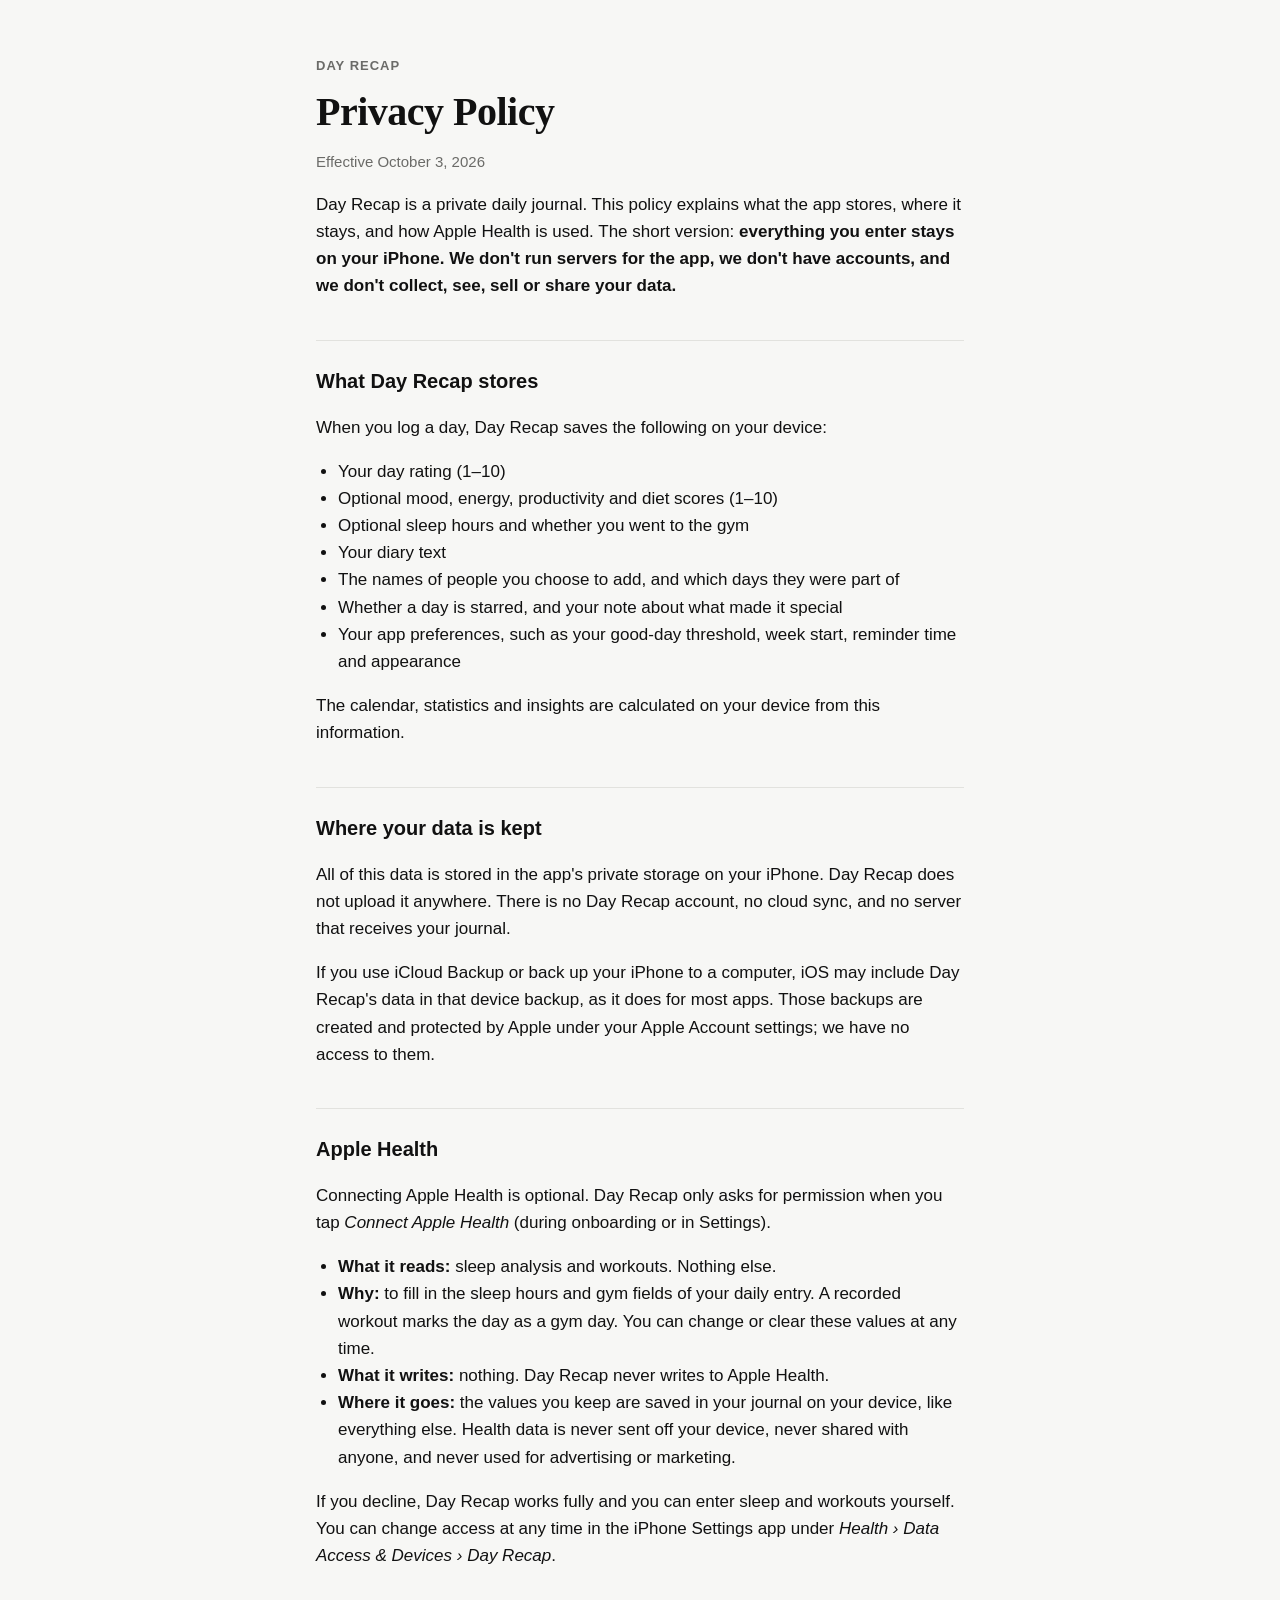
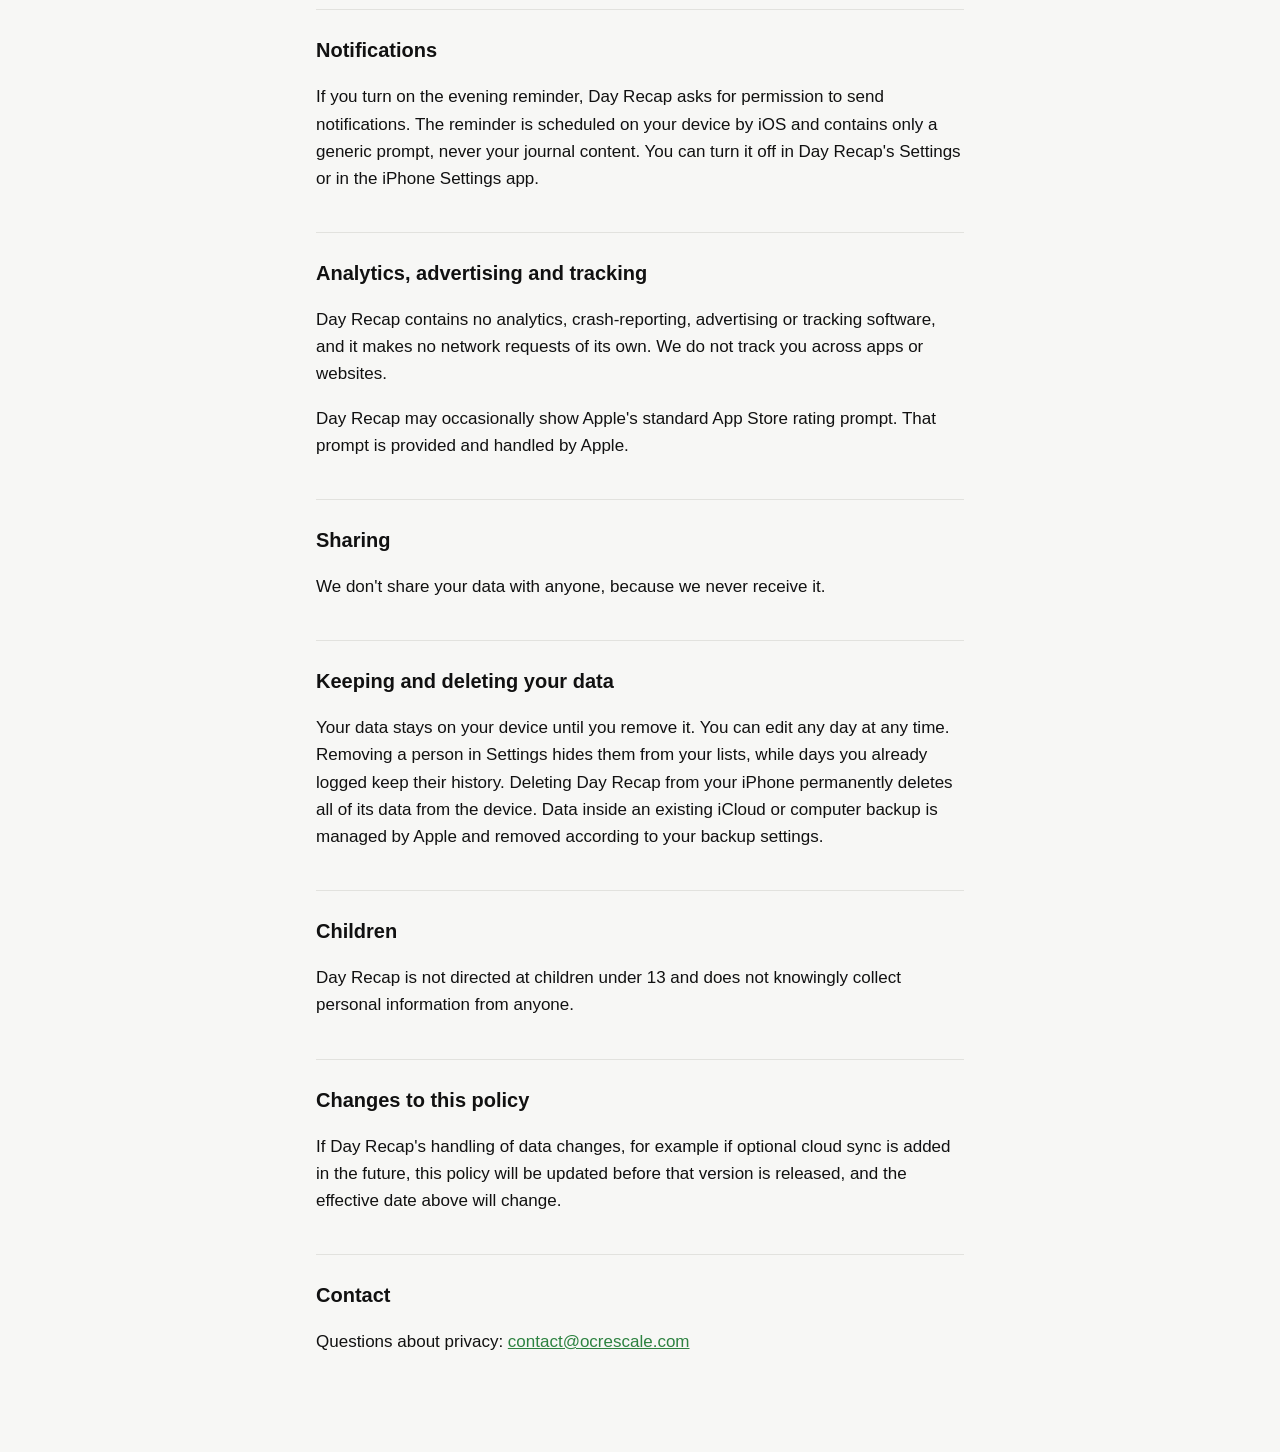
==== privacy.html @ 920d309e "Add files via upload" ====
<!doctype html>
<html lang="en">
<head>
<meta charset="utf-8">
<meta name="viewport" content="width=device-width, initial-scale=1">
<title>Day Recap Privacy Policy</title>
<meta name="description" content="How Day Recap handles your journal, ratings and Apple Health data.">
<link rel="stylesheet" href="style.css">
</head>
<body>
<main>
<p class="eyebrow"><a href="index.html">Day Recap</a></p>
<h1>Privacy Policy</h1>
<p class="meta">Effective October 3, 2026</p>

<p>Day Recap is a private daily journal. This policy explains what the app stores, where it stays, and how Apple Health is used. The short version: <strong>everything you enter stays on your iPhone. We don't run servers for the app, we don't have accounts, and we don't collect, see, sell or share your data.</strong></p>

<h2>What Day Recap stores</h2>
<p>When you log a day, Day Recap saves the following on your device:</p>
<ul>
  <li>Your day rating (1–10)</li>
  <li>Optional mood, energy, productivity and diet scores (1–10)</li>
  <li>Optional sleep hours and whether you went to the gym</li>
  <li>Your diary text</li>
  <li>The names of people you choose to add, and which days they were part of</li>
  <li>Whether a day is starred, and your note about what made it special</li>
  <li>Your app preferences, such as your good-day threshold, week start, reminder time and appearance</li>
</ul>
<p>The calendar, statistics and insights are calculated on your device from this information.</p>

<h2>Where your data is kept</h2>
<p>All of this data is stored in the app's private storage on your iPhone. Day Recap does not upload it anywhere. There is no Day Recap account, no cloud sync, and no server that receives your journal.</p>
<p>If you use iCloud Backup or back up your iPhone to a computer, iOS may include Day Recap's data in that device backup, as it does for most apps. Those backups are created and protected by Apple under your Apple Account settings; we have no access to them.</p>

<h2>Apple Health</h2>
<p>Connecting Apple Health is optional. Day Recap only asks for permission when you tap <em>Connect Apple Health</em> (during onboarding or in Settings).</p>
<ul>
  <li><strong>What it reads:</strong> sleep analysis and workouts. Nothing else.</li>
  <li><strong>Why:</strong> to fill in the sleep hours and gym fields of your daily entry. A recorded workout marks the day as a gym day. You can change or clear these values at any time.</li>
  <li><strong>What it writes:</strong> nothing. Day Recap never writes to Apple Health.</li>
  <li><strong>Where it goes:</strong> the values you keep are saved in your journal on your device, like everything else. Health data is never sent off your device, never shared with anyone, and never used for advertising or marketing.</li>
</ul>
<p>If you decline, Day Recap works fully and you can enter sleep and workouts yourself. You can change access at any time in the iPhone Settings app under <em>Health › Data Access &amp; Devices › Day Recap</em>.</p>

<h2>Notifications</h2>
<p>If you turn on the evening reminder, Day Recap asks for permission to send notifications. The reminder is scheduled on your device by iOS and contains only a generic prompt, never your journal content. You can turn it off in Day Recap's Settings or in the iPhone Settings app.</p>

<h2>Analytics, advertising and tracking</h2>
<p>Day Recap contains no analytics, crash-reporting, advertising or tracking software, and it makes no network requests of its own. We do not track you across apps or websites.</p>
<p>Day Recap may occasionally show Apple's standard App Store rating prompt. That prompt is provided and handled by Apple.</p>

<h2>Sharing</h2>
<p>We don't share your data with anyone, because we never receive it.</p>

<h2>Keeping and deleting your data</h2>
<p>Your data stays on your device until you remove it. You can edit any day at any time. Removing a person in Settings hides them from your lists, while days you already logged keep their history. Deleting Day Recap from your iPhone permanently deletes all of its data from the device. Data inside an existing iCloud or computer backup is managed by Apple and removed according to your backup settings.</p>

<h2>Children</h2>
<p>Day Recap is not directed at children under 13 and does not knowingly collect personal information from anyone.</p>

<h2>Changes to this policy</h2>
<p>If Day Recap's handling of data changes, for example if optional cloud sync is added in the future, this policy will be updated before that version is released, and the effective date above will change.</p>

<h2>Contact</h2>
<p>Questions about privacy: <a href="mailto:contact@ocrescale.com">contact@ocrescale.com</a></p>
</main>
</body>
</html>
---- style.css ----
:root {
  --bg: #f7f7f5;
  --ink: #111111;
  --muted: #6b6b68;
  --rule: #e2e2de;
  --link: #2d8240;
}
@media (prefers-color-scheme: dark) {
  :root { --bg: #0b0b0c; --ink: #f4f4f1; --muted: #9a9a96; --rule: #2c2c2e; --link: #6fcf7a; }
}
* { box-sizing: border-box; }
body {
  margin: 0;
  background: var(--bg);
  color: var(--ink);
  font: 17px/1.6 -apple-system, BlinkMacSystemFont, "SF Pro Text", "Helvetica Neue", Arial, sans-serif;
  -webkit-text-size-adjust: 100%;
}
main { max-width: 680px; margin: 0 auto; padding: 56px 16px 80px; }
h1 { font: 600 40px/1.15 "New York", ui-serif, Georgia, serif; letter-spacing: -0.5px; margin: 0 0 8px; }
h2 { font-size: 20px; margin: 40px 0 8px; padding-top: 24px; border-top: 1px solid var(--rule); }
h3 { font-size: 17px; margin: 24px 0 4px; }
p, li { color: var(--ink); }
ul { padding-left: 22px; }
a { color: var(--link); }
.eyebrow { text-transform: uppercase; letter-spacing: 1px; font-size: 13px; font-weight: 600; margin: 0 0 12px; }
.eyebrow a { color: var(--muted); text-decoration: none; }
.meta, .footer { color: var(--muted); font-size: 15px; }
.footer { margin-top: 48px; }
.icon { border-radius: 22px; display: block; margin-bottom: 20px; }
.lede { font-size: 21px; color: var(--muted); margin-top: 0; }
.links { list-style: none; padding: 0; display: flex; gap: 24px; font-weight: 600; }
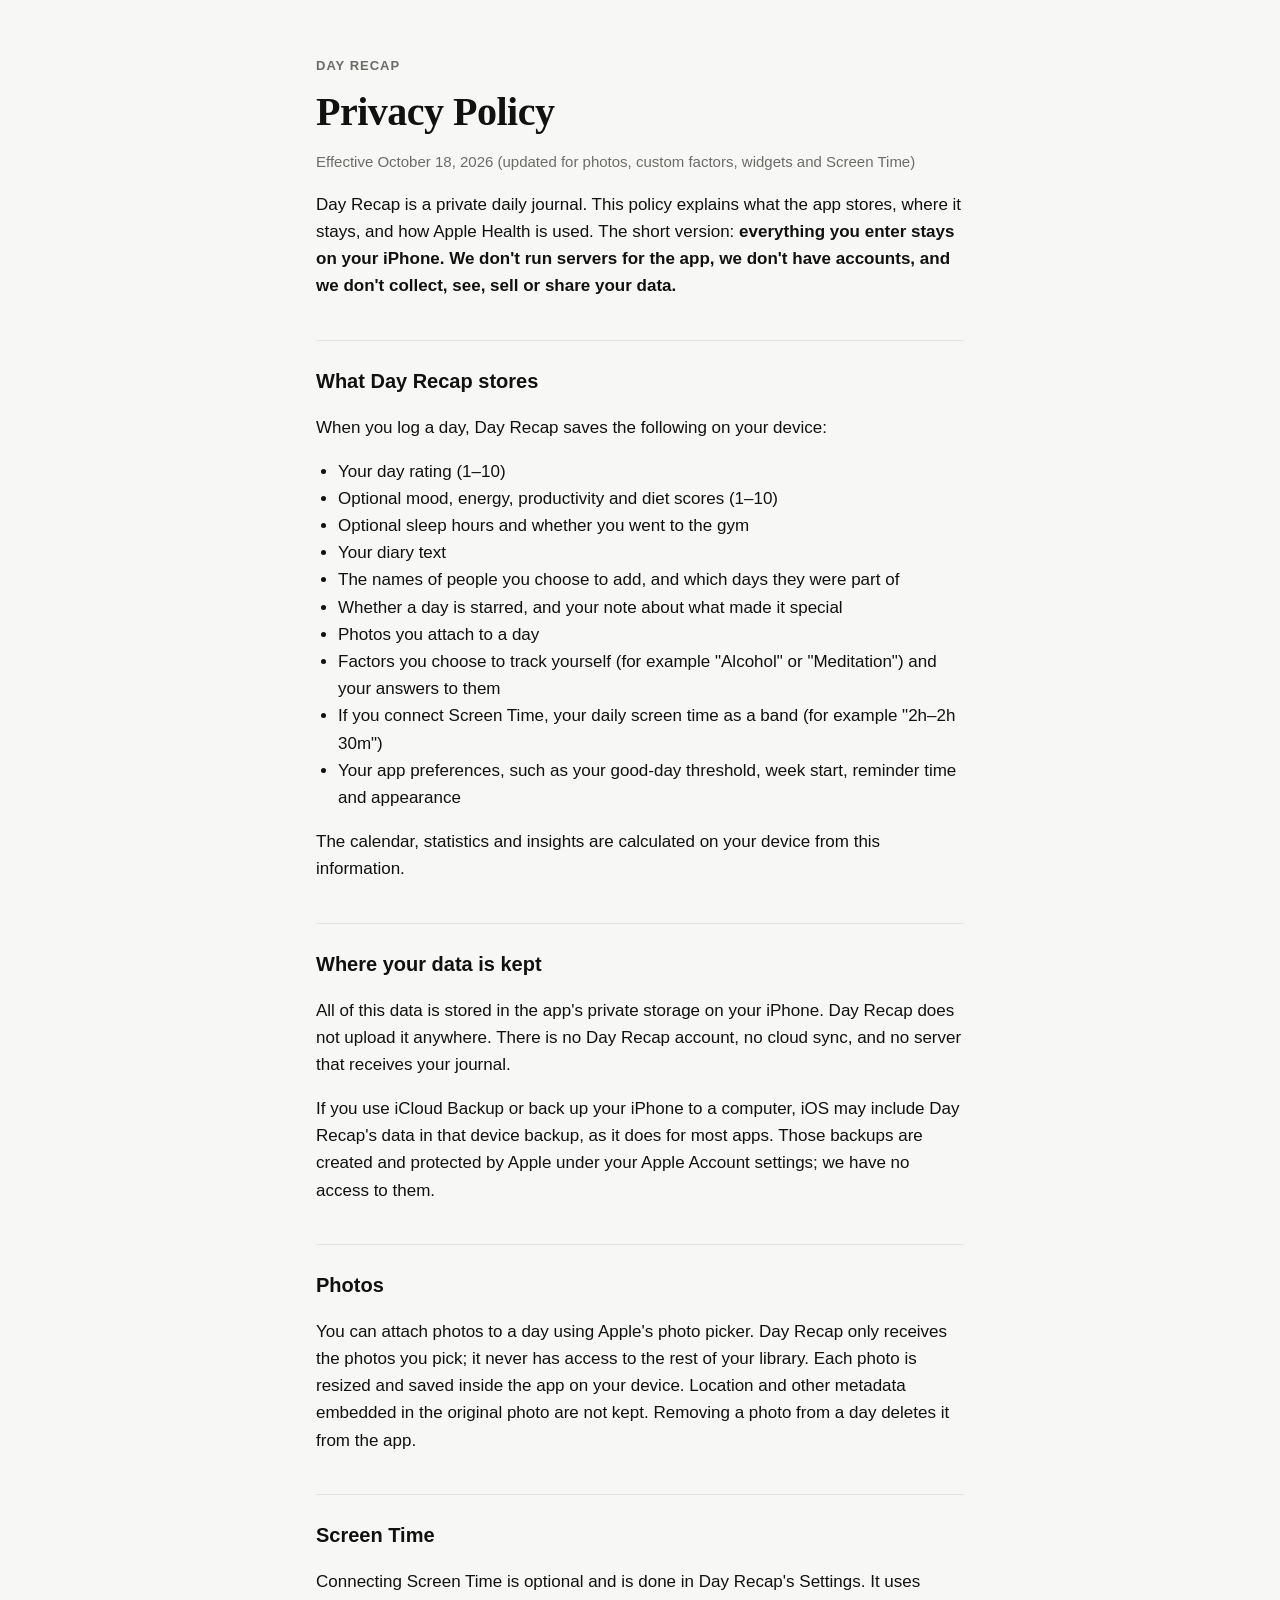
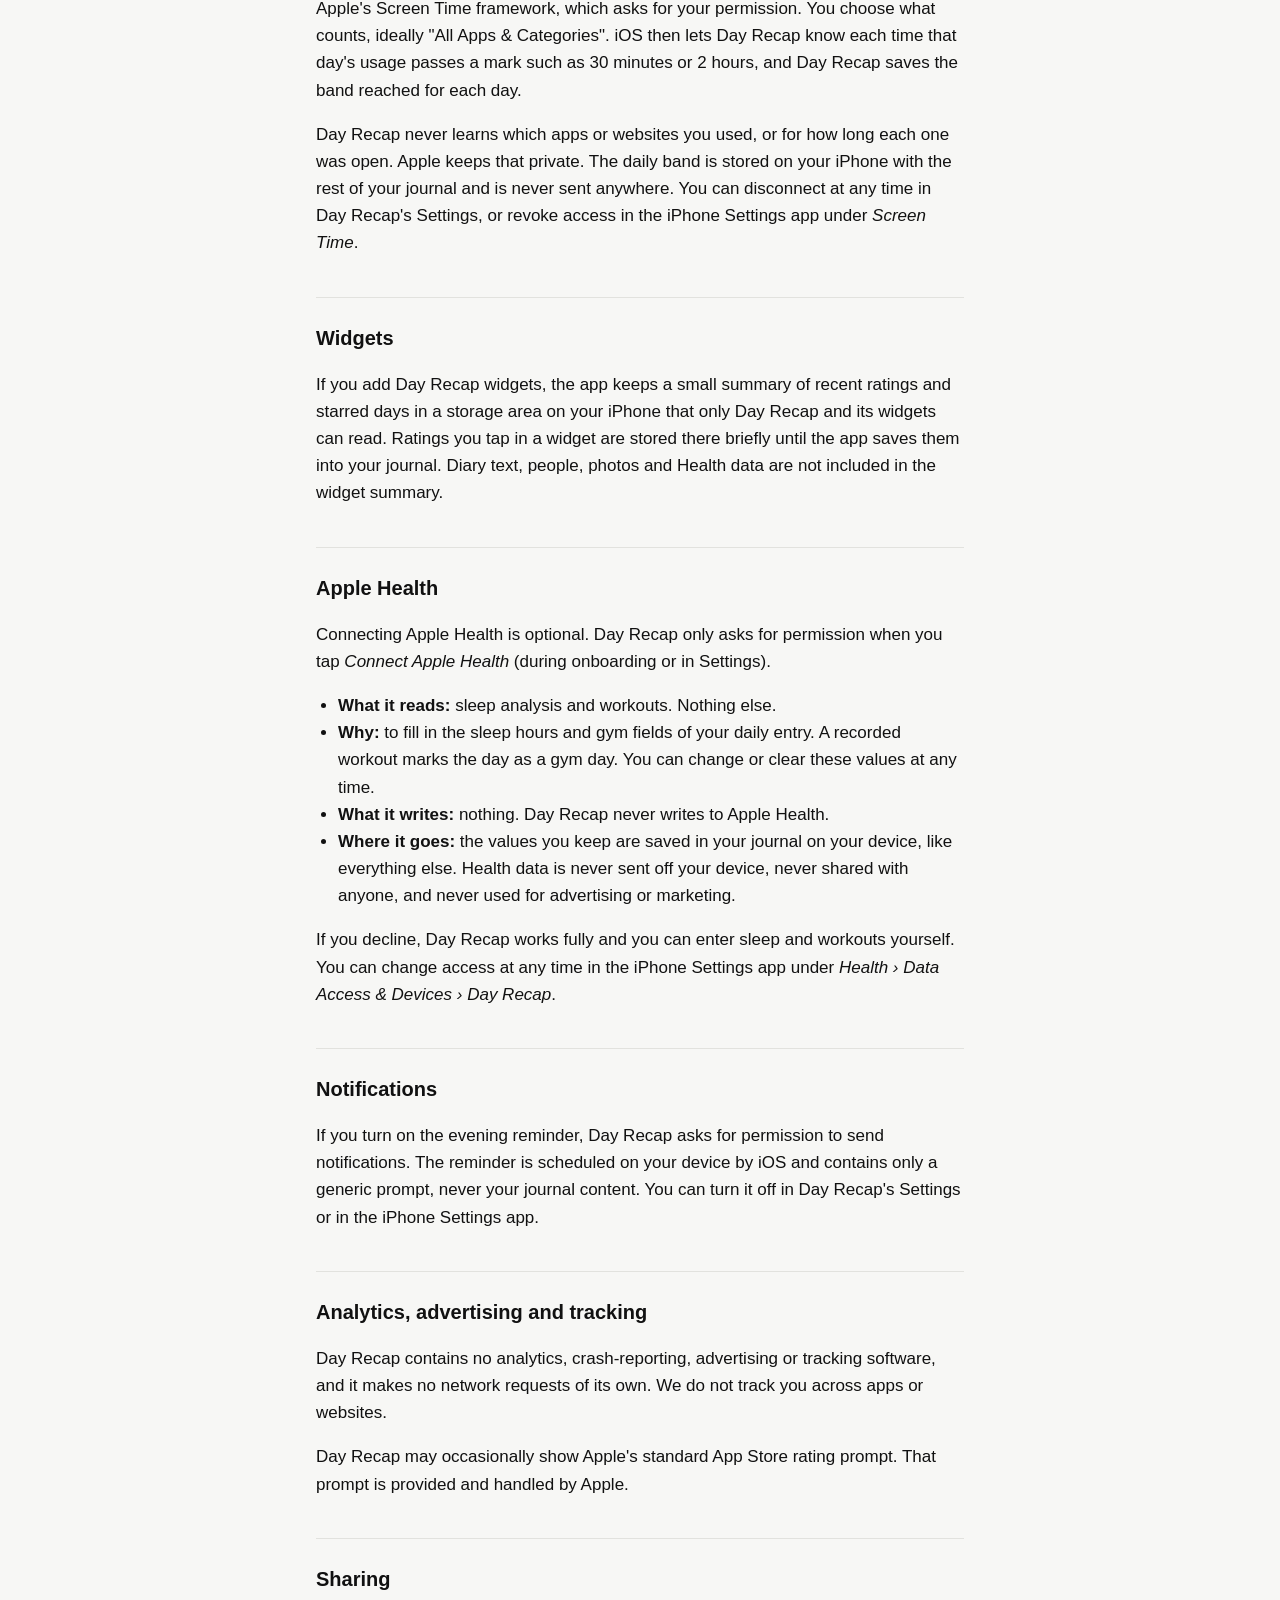
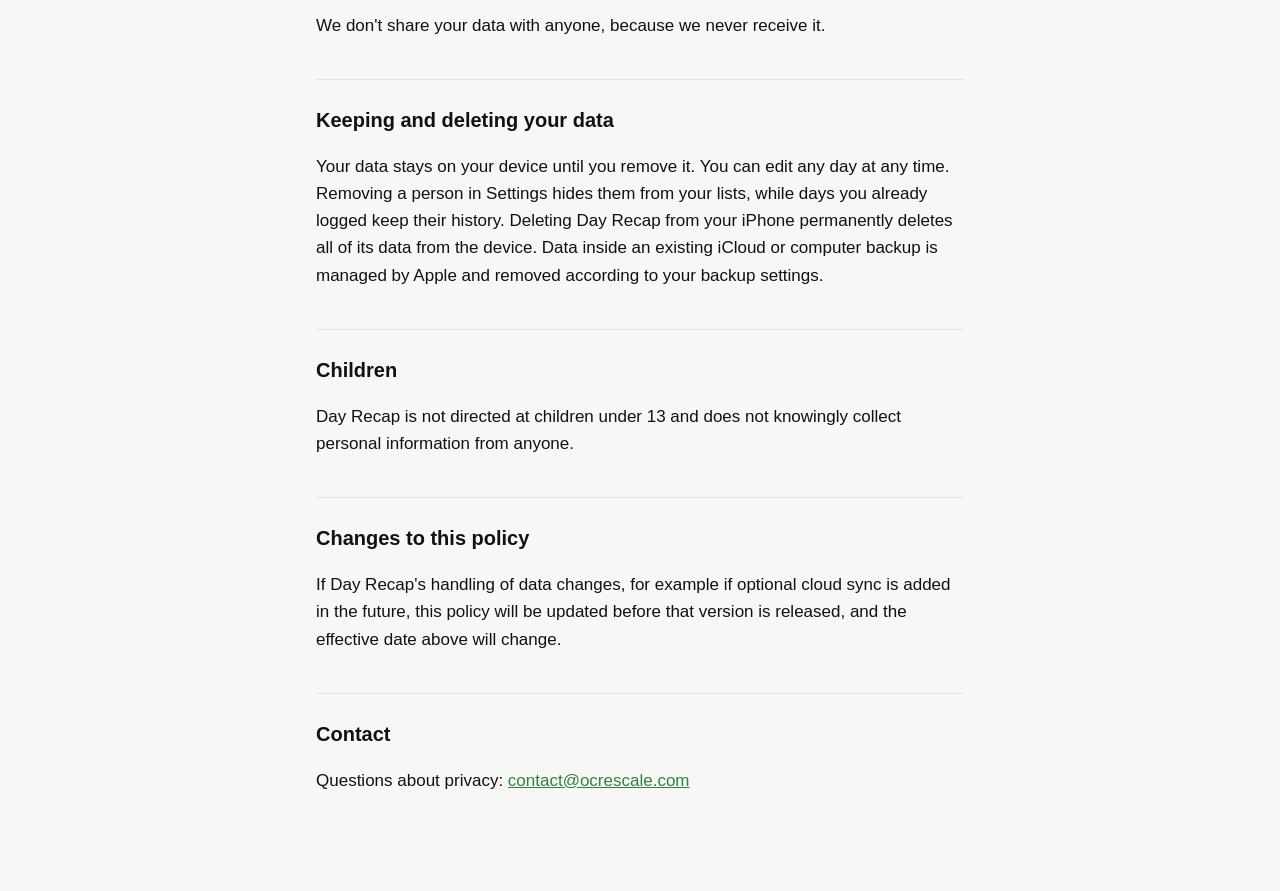
==== commit 0928e9c2: "Update privacy and support pages for Day Recap 1.1 (photos, factors, widgets) Co-Authored-By: Claude" ====
--- a/privacy.html
+++ b/privacy.html
@@ -11,7 +11,7 @@
 <main>
 <p class="eyebrow"><a href="index.html">Day Recap</a></p>
 <h1>Privacy Policy</h1>
-<p class="meta">Effective October 3, 2026</p>
+<p class="meta">Effective October 18, 2026 (updated for photos, custom factors, widgets and Screen Time)</p>
 
 <p>Day Recap is a private daily journal. This policy explains what the app stores, where it stays, and how Apple Health is used. The short version: <strong>everything you enter stays on your iPhone. We don't run servers for the app, we don't have accounts, and we don't collect, see, sell or share your data.</strong></p>
 
@@ -24,6 +24,9 @@
   <li>Your diary text</li>
   <li>The names of people you choose to add, and which days they were part of</li>
   <li>Whether a day is starred, and your note about what made it special</li>
+  <li>Photos you attach to a day</li>
+  <li>Factors you choose to track yourself (for example "Alcohol" or "Meditation") and your answers to them</li>
+  <li>If you connect Screen Time, your daily screen time as a band (for example "2h–2h 30m")</li>
   <li>Your app preferences, such as your good-day threshold, week start, reminder time and appearance</li>
 </ul>
 <p>The calendar, statistics and insights are calculated on your device from this information.</p>
@@ -31,6 +34,16 @@
 <h2>Where your data is kept</h2>
 <p>All of this data is stored in the app's private storage on your iPhone. Day Recap does not upload it anywhere. There is no Day Recap account, no cloud sync, and no server that receives your journal.</p>
 <p>If you use iCloud Backup or back up your iPhone to a computer, iOS may include Day Recap's data in that device backup, as it does for most apps. Those backups are created and protected by Apple under your Apple Account settings; we have no access to them.</p>
+
+<h2>Photos</h2>
+<p>You can attach photos to a day using Apple's photo picker. Day Recap only receives the photos you pick; it never has access to the rest of your library. Each photo is resized and saved inside the app on your device. Location and other metadata embedded in the original photo are not kept. Removing a photo from a day deletes it from the app.</p>
+
+<h2>Screen Time</h2>
+<p>Connecting Screen Time is optional and is done in Day Recap's Settings. It uses Apple's Screen Time framework, which asks for your permission. You choose what counts, ideally "All Apps &amp; Categories". iOS then lets Day Recap know each time that day's usage passes a mark such as 30 minutes or 2 hours, and Day Recap saves the band reached for each day.</p>
+<p>Day Recap never learns which apps or websites you used, or for how long each one was open. Apple keeps that private. The daily band is stored on your iPhone with the rest of your journal and is never sent anywhere. You can disconnect at any time in Day Recap's Settings, or revoke access in the iPhone Settings app under <em>Screen Time</em>.</p>
+
+<h2>Widgets</h2>
+<p>If you add Day Recap widgets, the app keeps a small summary of recent ratings and starred days in a storage area on your iPhone that only Day Recap and its widgets can read. Ratings you tap in a widget are stored there briefly until the app saves them into your journal. Diary text, people, photos and Health data are not included in the widget summary.</p>
 
 <h2>Apple Health</h2>
 <p>Connecting Apple Health is optional. Day Recap only asks for permission when you tap <em>Connect Apple Health</em> (during onboarding or in Settings).</p>
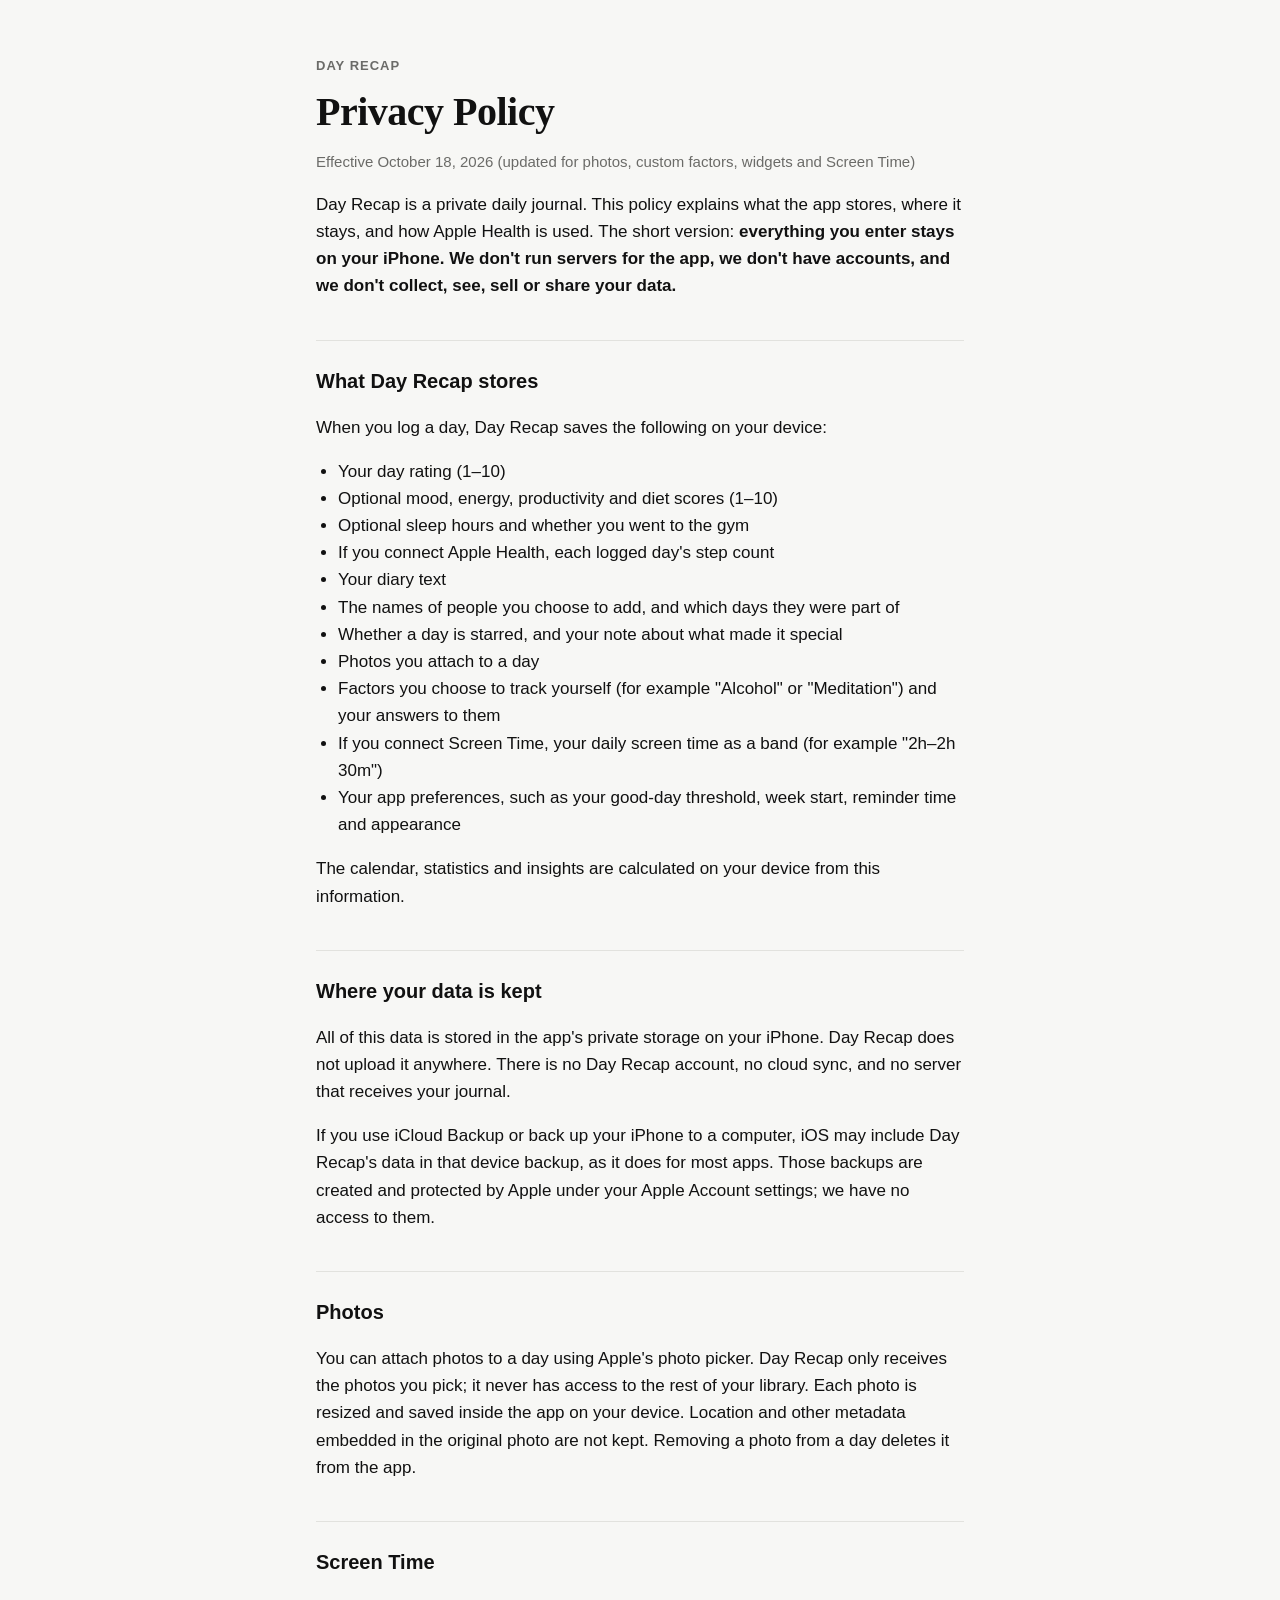
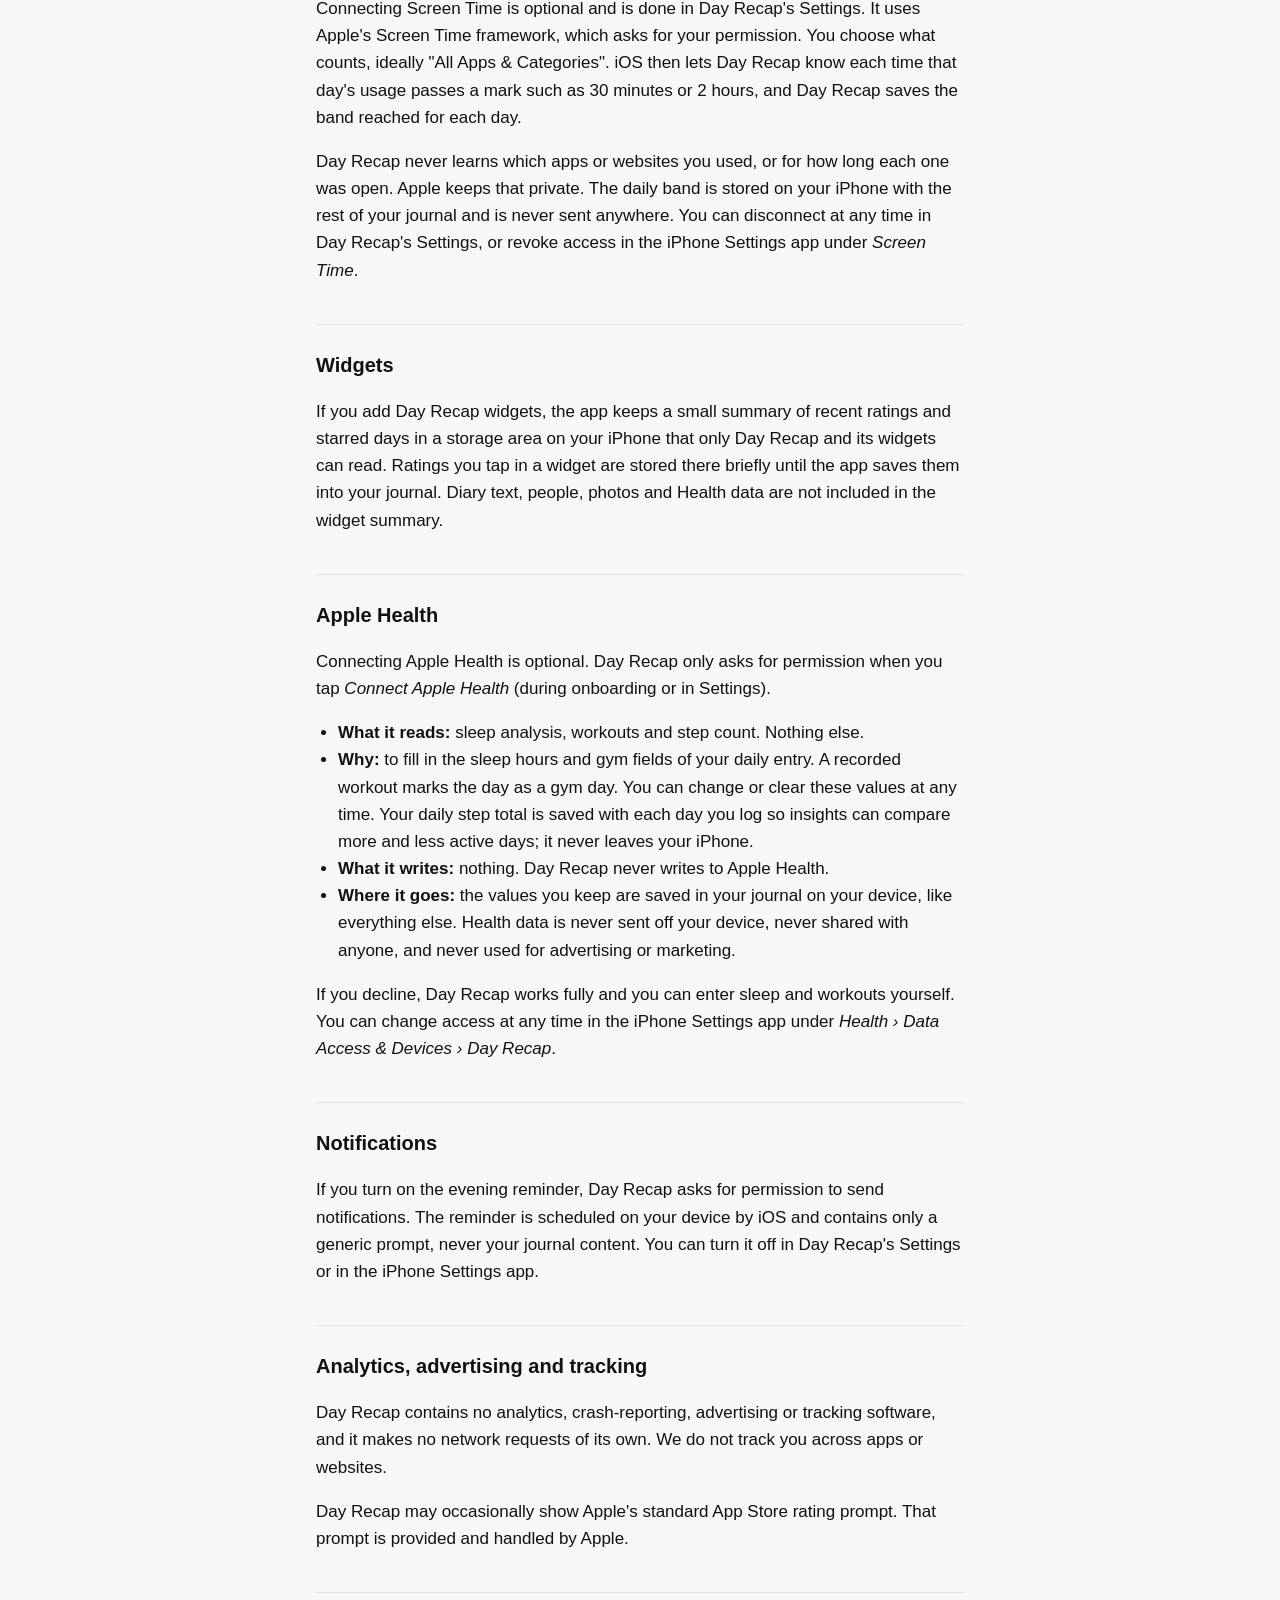
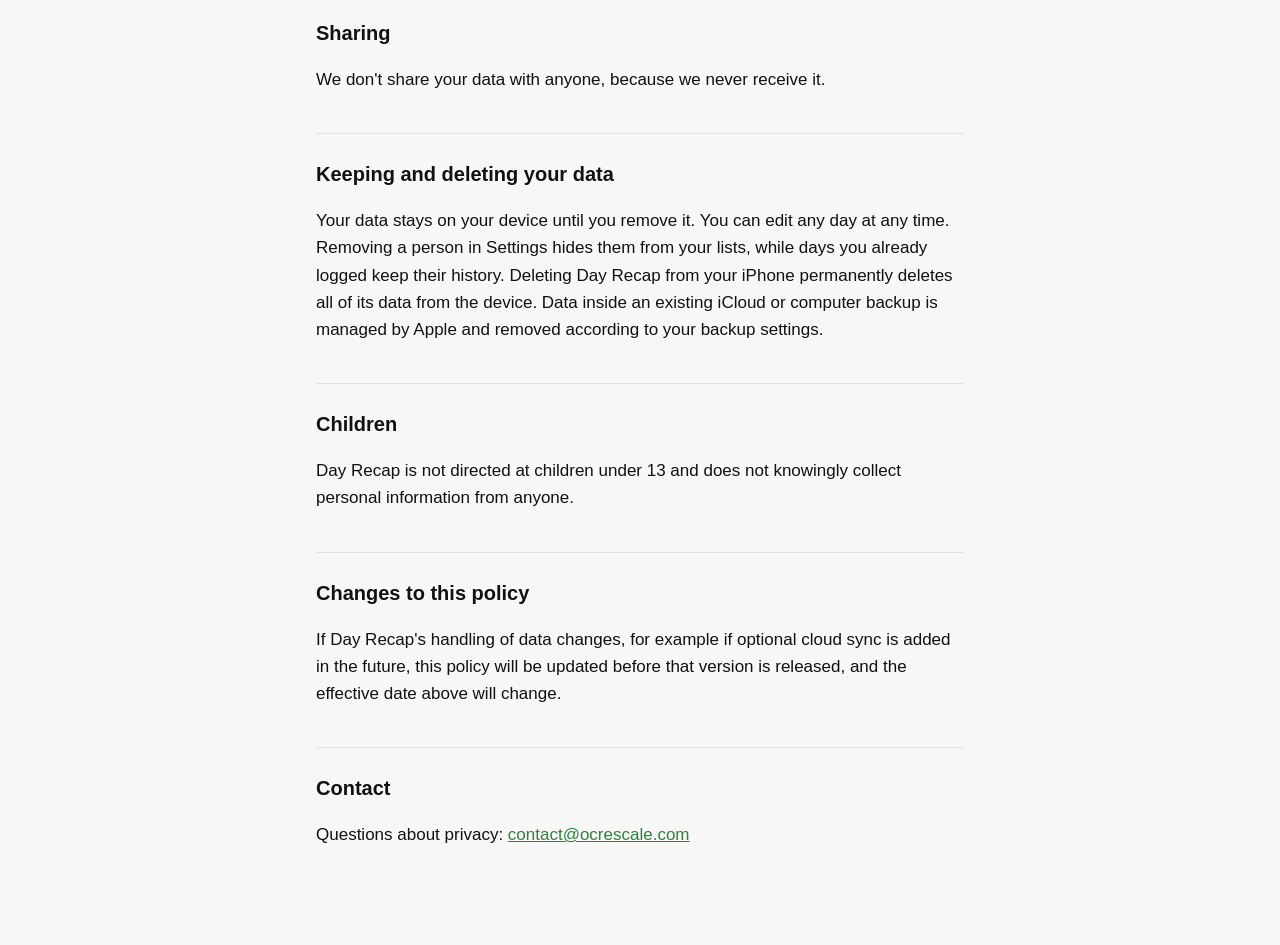
==== commit d24d6140: "Privacy: Apple Health step count (Day Recap 1.2) Co-Authored-By: Claude Opus 5.5 <noreply@anthropic." ====
--- a/privacy.html
+++ b/privacy.html
@@ -21,6 +21,7 @@
   <li>Your day rating (1–10)</li>
   <li>Optional mood, energy, productivity and diet scores (1–10)</li>
   <li>Optional sleep hours and whether you went to the gym</li>
+  <li>If you connect Apple Health, each logged day's step count</li>
   <li>Your diary text</li>
   <li>The names of people you choose to add, and which days they were part of</li>
   <li>Whether a day is starred, and your note about what made it special</li>
@@ -48,8 +49,8 @@
 <h2>Apple Health</h2>
 <p>Connecting Apple Health is optional. Day Recap only asks for permission when you tap <em>Connect Apple Health</em> (during onboarding or in Settings).</p>
 <ul>
-  <li><strong>What it reads:</strong> sleep analysis and workouts. Nothing else.</li>
-  <li><strong>Why:</strong> to fill in the sleep hours and gym fields of your daily entry. A recorded workout marks the day as a gym day. You can change or clear these values at any time.</li>
+  <li><strong>What it reads:</strong> sleep analysis, workouts and step count. Nothing else.</li>
+  <li><strong>Why:</strong> to fill in the sleep hours and gym fields of your daily entry. A recorded workout marks the day as a gym day. You can change or clear these values at any time. Your daily step total is saved with each day you log so insights can compare more and less active days; it never leaves your iPhone.</li>
   <li><strong>What it writes:</strong> nothing. Day Recap never writes to Apple Health.</li>
   <li><strong>Where it goes:</strong> the values you keep are saved in your journal on your device, like everything else. Health data is never sent off your device, never shared with anyone, and never used for advertising or marketing.</li>
 </ul>
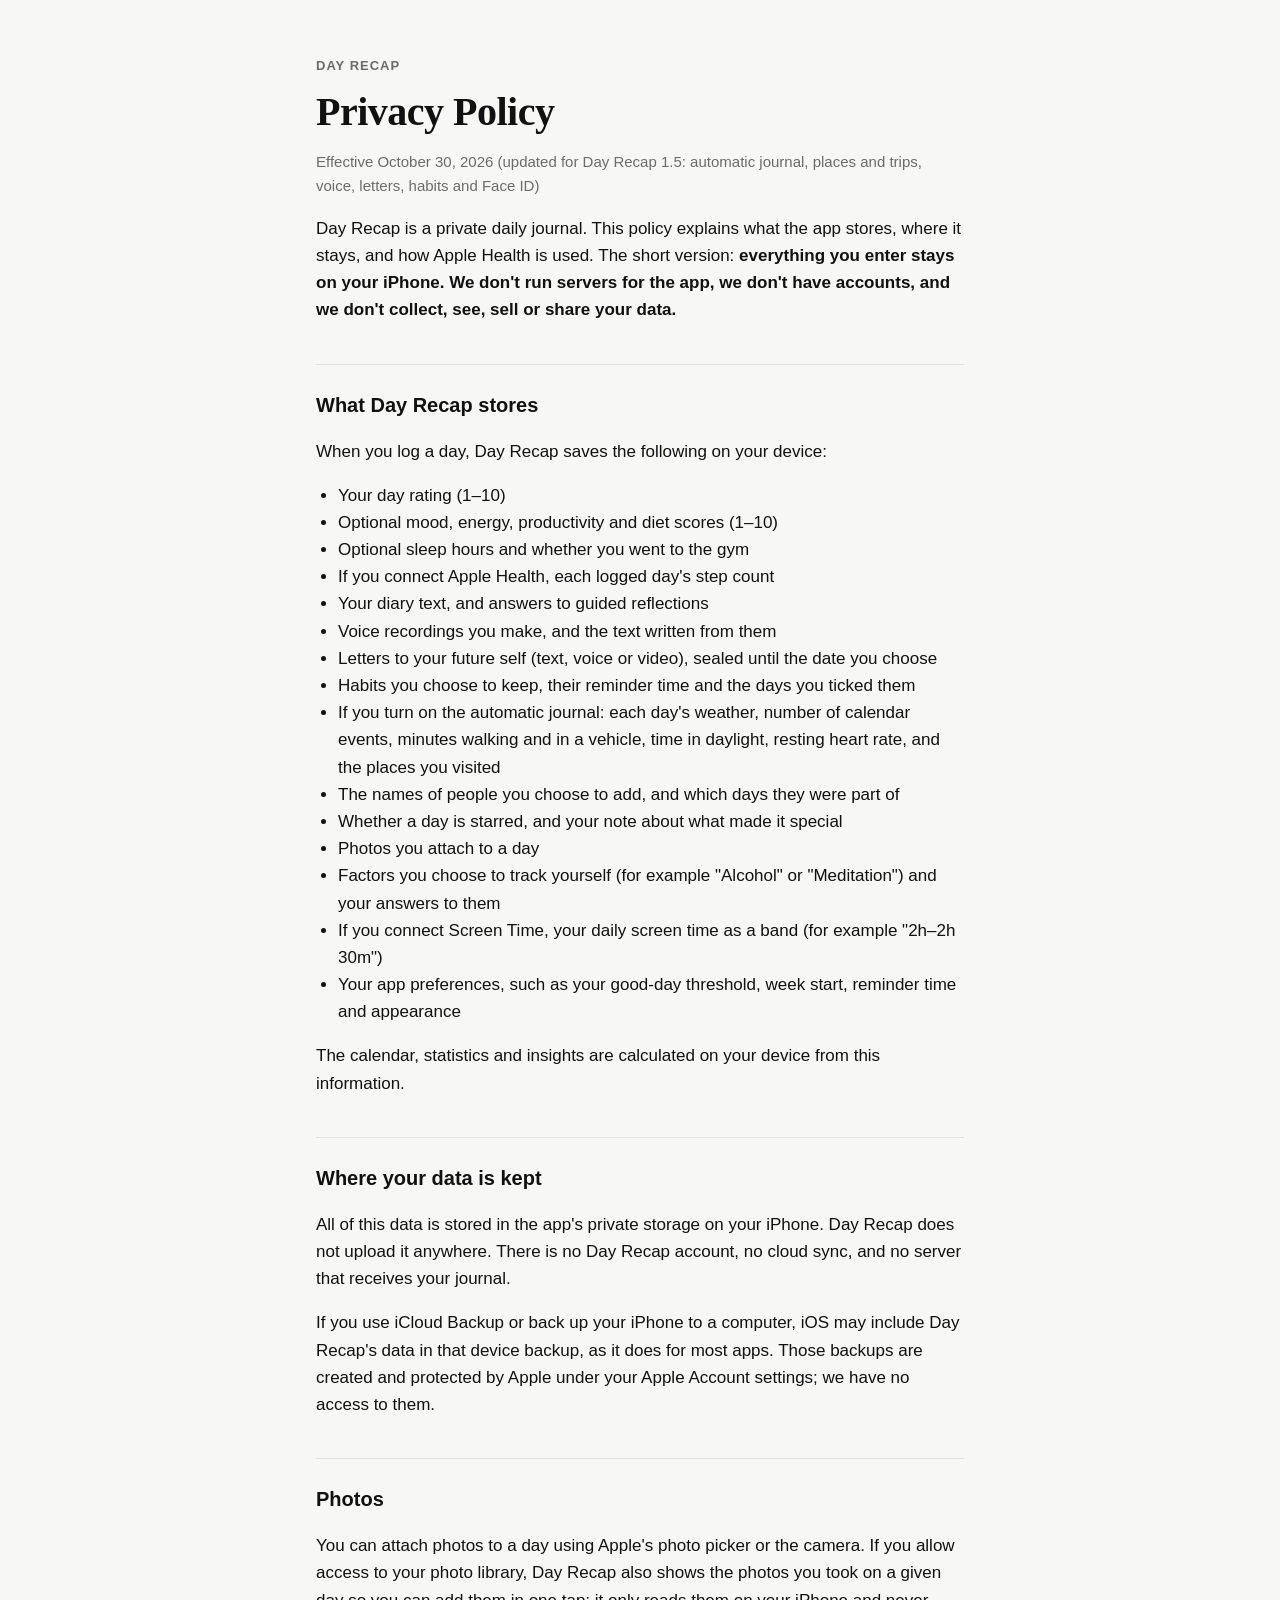
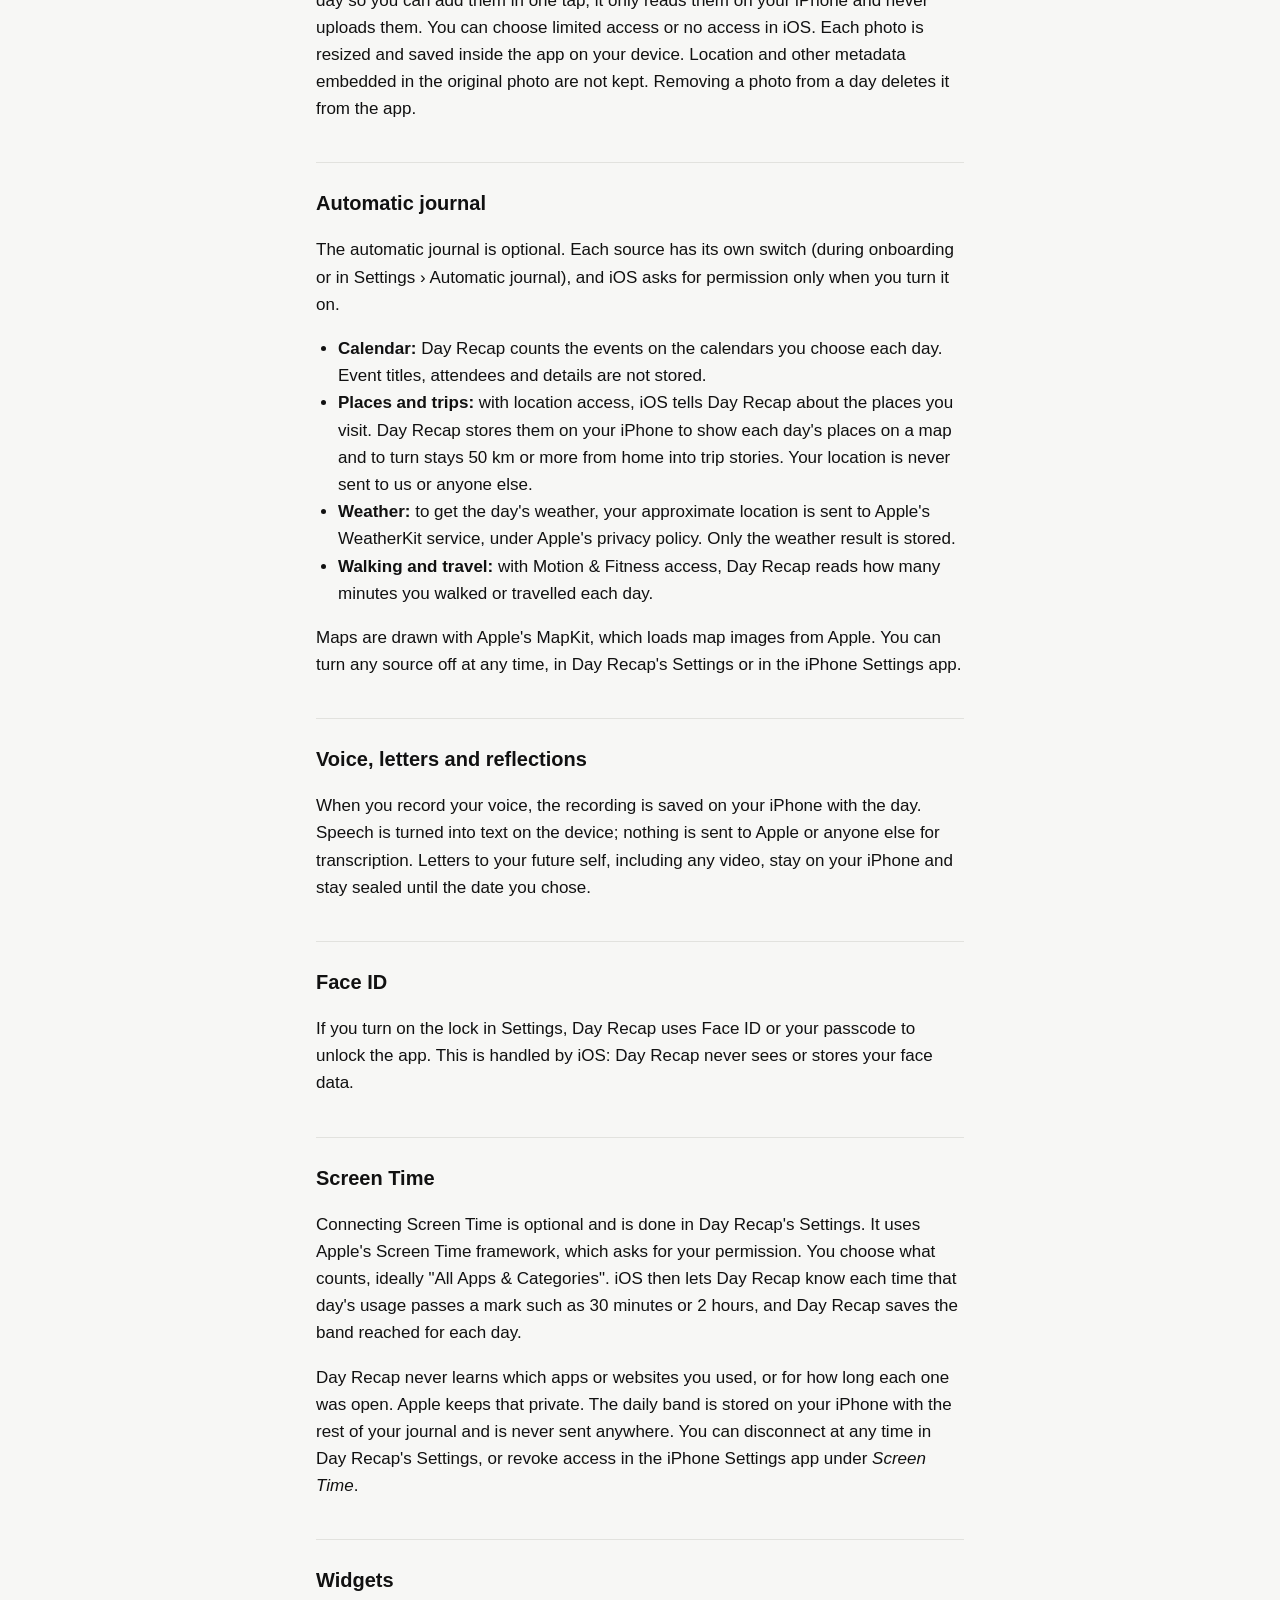
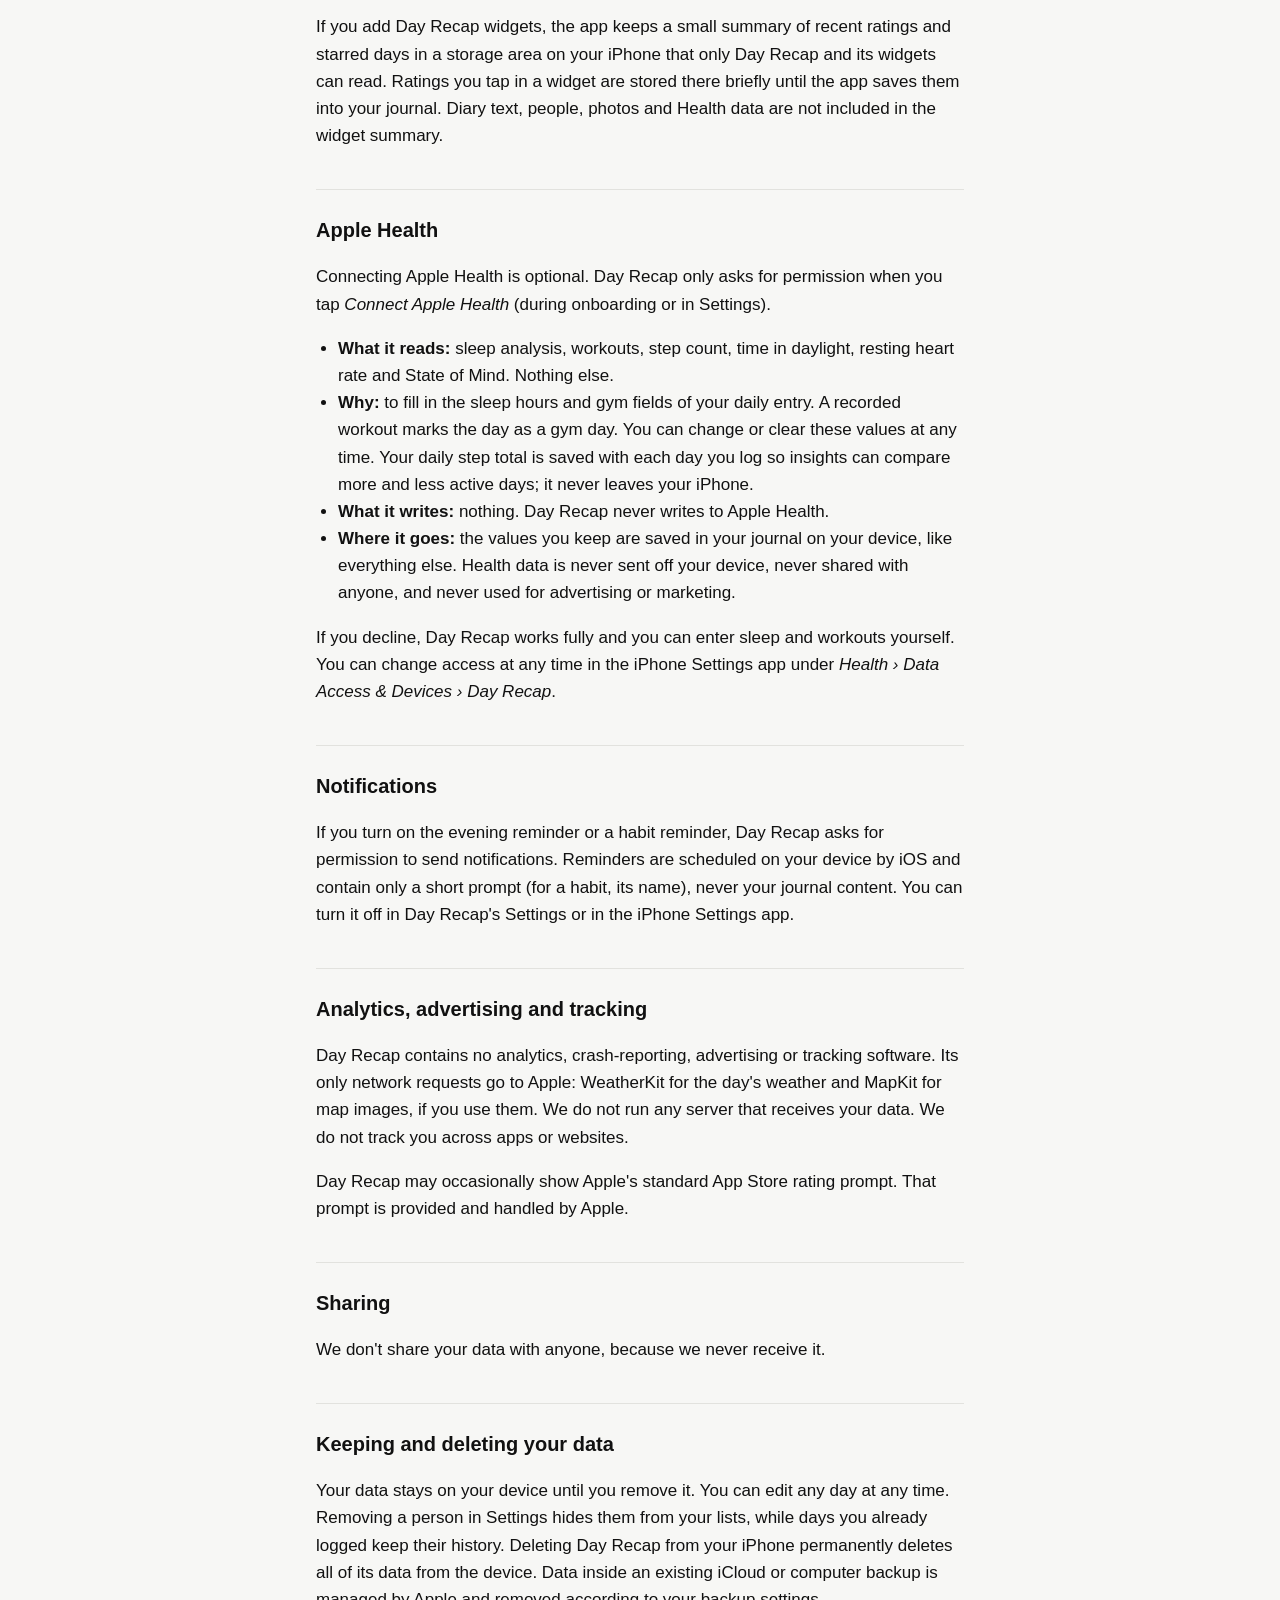
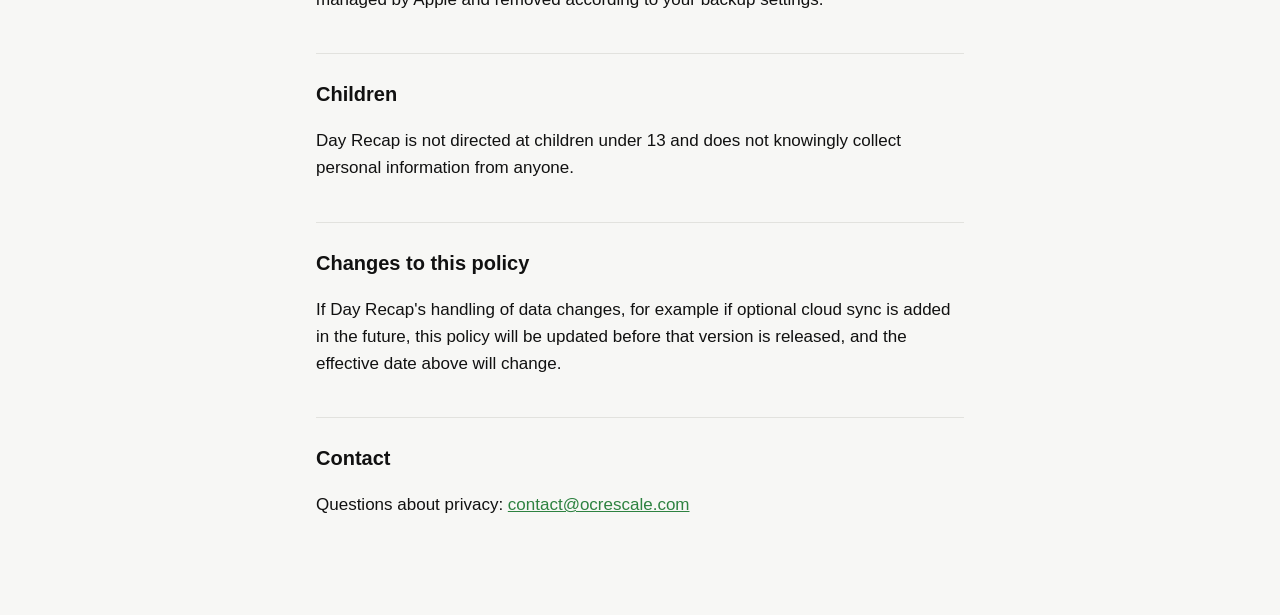
==== commit 66e5cc76: "Privacy: Day Recap 1.5 (automatic journal, places, weather, voice, letters, habits, Face ID)" ====
--- a/privacy.html
+++ b/privacy.html
@@ -11,7 +11,7 @@
 <main>
 <p class="eyebrow"><a href="index.html">Day Recap</a></p>
 <h1>Privacy Policy</h1>
-<p class="meta">Effective October 18, 2026 (updated for photos, custom factors, widgets and Screen Time)</p>
+<p class="meta">Effective October 30, 2026 (updated for Day Recap 1.5: automatic journal, places and trips, voice, letters, habits and Face ID)</p>
 
 <p>Day Recap is a private daily journal. This policy explains what the app stores, where it stays, and how Apple Health is used. The short version: <strong>everything you enter stays on your iPhone. We don't run servers for the app, we don't have accounts, and we don't collect, see, sell or share your data.</strong></p>
 
@@ -22,7 +22,11 @@
   <li>Optional mood, energy, productivity and diet scores (1–10)</li>
   <li>Optional sleep hours and whether you went to the gym</li>
   <li>If you connect Apple Health, each logged day's step count</li>
-  <li>Your diary text</li>
+  <li>Your diary text, and answers to guided reflections</li>
+  <li>Voice recordings you make, and the text written from them</li>
+  <li>Letters to your future self (text, voice or video), sealed until the date you choose</li>
+  <li>Habits you choose to keep, their reminder time and the days you ticked them</li>
+  <li>If you turn on the automatic journal: each day's weather, number of calendar events, minutes walking and in a vehicle, time in daylight, resting heart rate, and the places you visited</li>
   <li>The names of people you choose to add, and which days they were part of</li>
   <li>Whether a day is starred, and your note about what made it special</li>
   <li>Photos you attach to a day</li>
@@ -37,7 +41,23 @@
 <p>If you use iCloud Backup or back up your iPhone to a computer, iOS may include Day Recap's data in that device backup, as it does for most apps. Those backups are created and protected by Apple under your Apple Account settings; we have no access to them.</p>
 
 <h2>Photos</h2>
-<p>You can attach photos to a day using Apple's photo picker. Day Recap only receives the photos you pick; it never has access to the rest of your library. Each photo is resized and saved inside the app on your device. Location and other metadata embedded in the original photo are not kept. Removing a photo from a day deletes it from the app.</p>
+<p>You can attach photos to a day using Apple's photo picker or the camera. If you allow access to your photo library, Day Recap also shows the photos you took on a given day so you can add them in one tap; it only reads them on your iPhone and never uploads them. You can choose limited access or no access in iOS. Each photo is resized and saved inside the app on your device. Location and other metadata embedded in the original photo are not kept. Removing a photo from a day deletes it from the app.</p>
+
+<h2>Automatic journal</h2>
+<p>The automatic journal is optional. Each source has its own switch (during onboarding or in Settings › Automatic journal), and iOS asks for permission only when you turn it on.</p>
+<ul>
+  <li><strong>Calendar:</strong> Day Recap counts the events on the calendars you choose each day. Event titles, attendees and details are not stored.</li>
+  <li><strong>Places and trips:</strong> with location access, iOS tells Day Recap about the places you visit. Day Recap stores them on your iPhone to show each day's places on a map and to turn stays 50 km or more from home into trip stories. Your location is never sent to us or anyone else.</li>
+  <li><strong>Weather:</strong> to get the day's weather, your approximate location is sent to Apple's WeatherKit service, under Apple's privacy policy. Only the weather result is stored.</li>
+  <li><strong>Walking and travel:</strong> with Motion &amp; Fitness access, Day Recap reads how many minutes you walked or travelled each day.</li>
+</ul>
+<p>Maps are drawn with Apple's MapKit, which loads map images from Apple. You can turn any source off at any time, in Day Recap's Settings or in the iPhone Settings app.</p>
+
+<h2>Voice, letters and reflections</h2>
+<p>When you record your voice, the recording is saved on your iPhone with the day. Speech is turned into text on the device; nothing is sent to Apple or anyone else for transcription. Letters to your future self, including any video, stay on your iPhone and stay sealed until the date you chose.</p>
+
+<h2>Face ID</h2>
+<p>If you turn on the lock in Settings, Day Recap uses Face ID or your passcode to unlock the app. This is handled by iOS: Day Recap never sees or stores your face data.</p>
 
 <h2>Screen Time</h2>
 <p>Connecting Screen Time is optional and is done in Day Recap's Settings. It uses Apple's Screen Time framework, which asks for your permission. You choose what counts, ideally "All Apps &amp; Categories". iOS then lets Day Recap know each time that day's usage passes a mark such as 30 minutes or 2 hours, and Day Recap saves the band reached for each day.</p>
@@ -49,7 +69,7 @@
 <h2>Apple Health</h2>
 <p>Connecting Apple Health is optional. Day Recap only asks for permission when you tap <em>Connect Apple Health</em> (during onboarding or in Settings).</p>
 <ul>
-  <li><strong>What it reads:</strong> sleep analysis, workouts and step count. Nothing else.</li>
+  <li><strong>What it reads:</strong> sleep analysis, workouts, step count, time in daylight, resting heart rate and State of Mind. Nothing else.</li>
   <li><strong>Why:</strong> to fill in the sleep hours and gym fields of your daily entry. A recorded workout marks the day as a gym day. You can change or clear these values at any time. Your daily step total is saved with each day you log so insights can compare more and less active days; it never leaves your iPhone.</li>
   <li><strong>What it writes:</strong> nothing. Day Recap never writes to Apple Health.</li>
   <li><strong>Where it goes:</strong> the values you keep are saved in your journal on your device, like everything else. Health data is never sent off your device, never shared with anyone, and never used for advertising or marketing.</li>
@@ -57,10 +77,10 @@
 <p>If you decline, Day Recap works fully and you can enter sleep and workouts yourself. You can change access at any time in the iPhone Settings app under <em>Health › Data Access &amp; Devices › Day Recap</em>.</p>
 
 <h2>Notifications</h2>
-<p>If you turn on the evening reminder, Day Recap asks for permission to send notifications. The reminder is scheduled on your device by iOS and contains only a generic prompt, never your journal content. You can turn it off in Day Recap's Settings or in the iPhone Settings app.</p>
+<p>If you turn on the evening reminder or a habit reminder, Day Recap asks for permission to send notifications. Reminders are scheduled on your device by iOS and contain only a short prompt (for a habit, its name), never your journal content. You can turn it off in Day Recap's Settings or in the iPhone Settings app.</p>
 
 <h2>Analytics, advertising and tracking</h2>
-<p>Day Recap contains no analytics, crash-reporting, advertising or tracking software, and it makes no network requests of its own. We do not track you across apps or websites.</p>
+<p>Day Recap contains no analytics, crash-reporting, advertising or tracking software. Its only network requests go to Apple: WeatherKit for the day's weather and MapKit for map images, if you use them. We do not run any server that receives your data. We do not track you across apps or websites.</p>
 <p>Day Recap may occasionally show Apple's standard App Store rating prompt. That prompt is provided and handled by Apple.</p>
 
 <h2>Sharing</h2>
